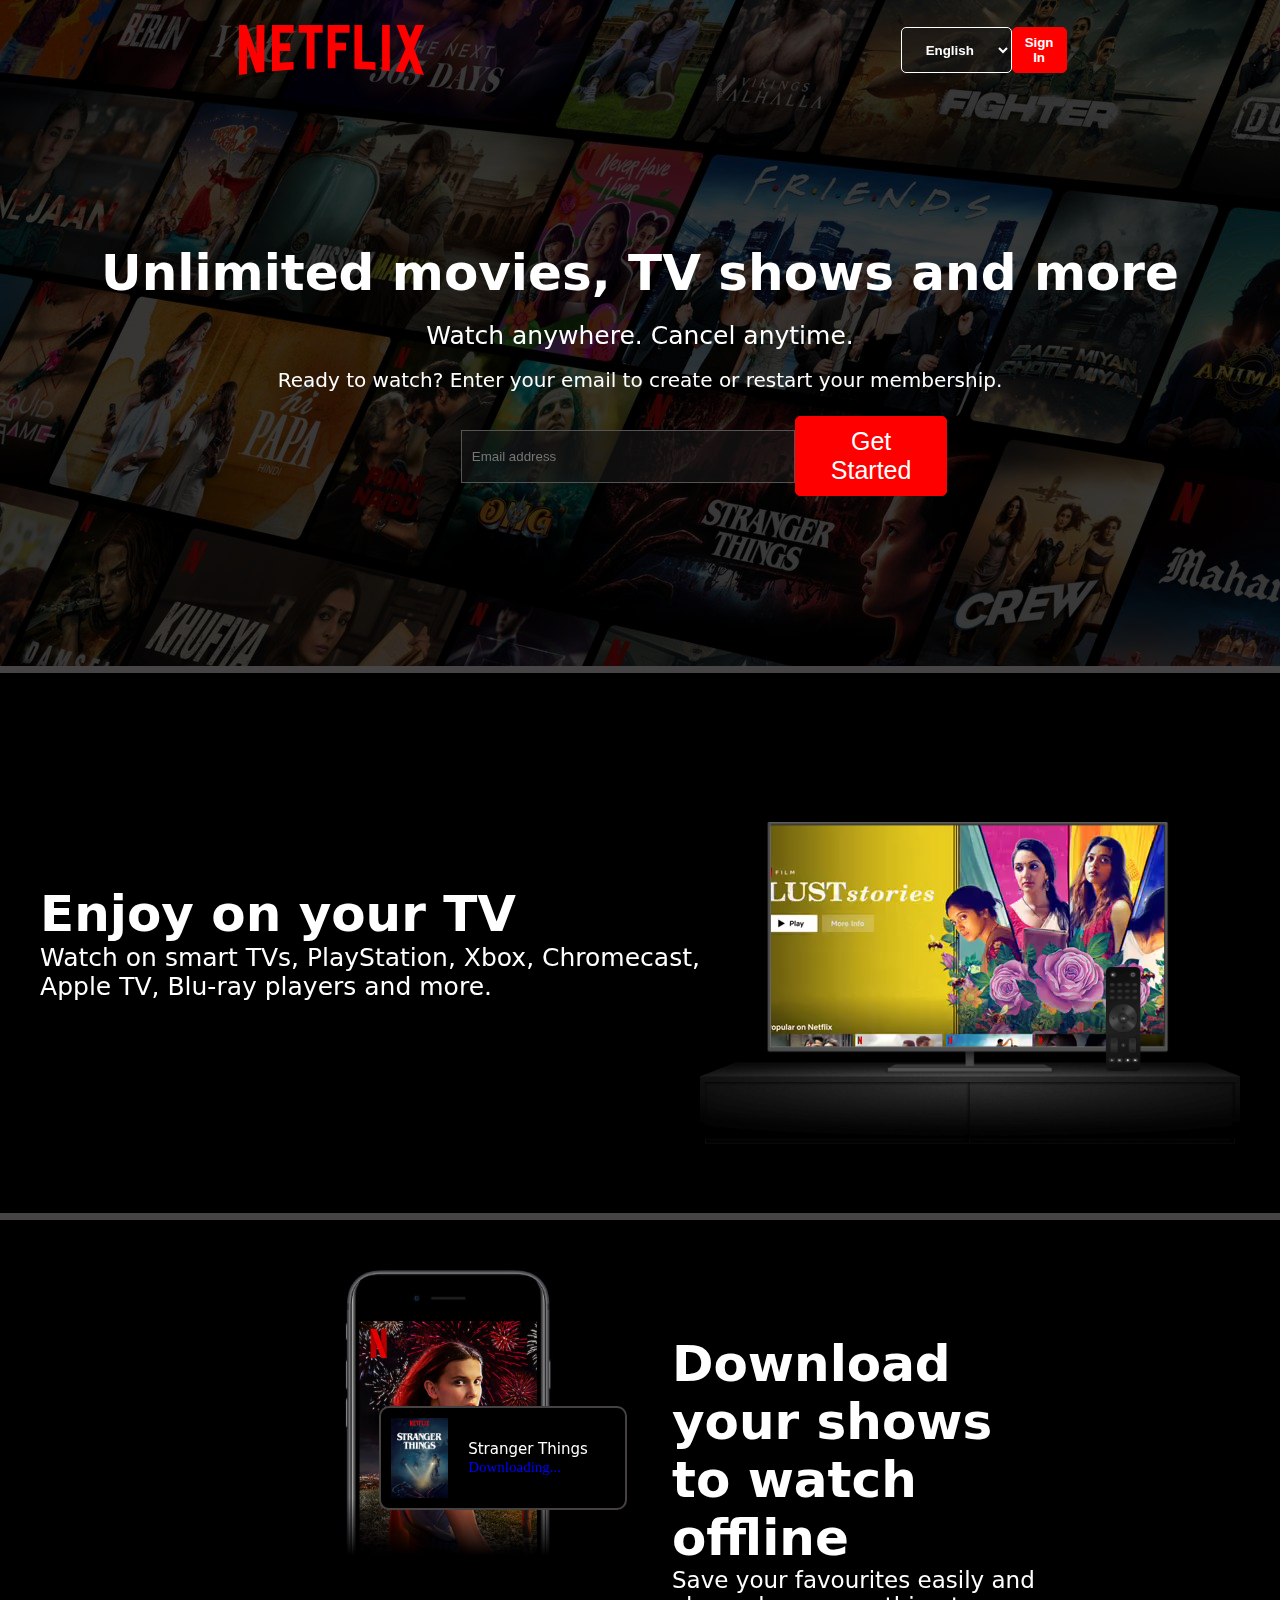
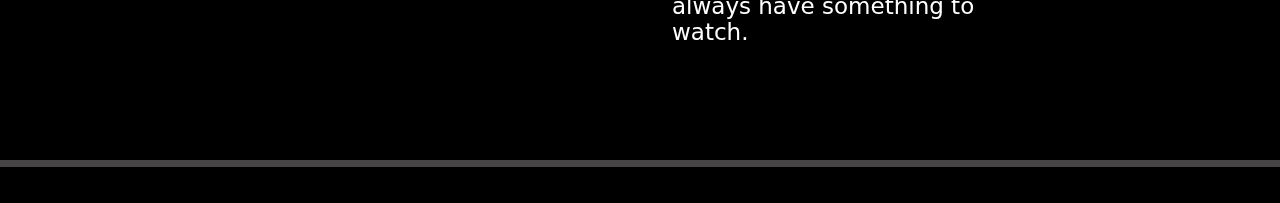
==== NETFLIX CLONE/index.html @ 3ac6e53c "adding new program" ====
<!DOCTYPE html>
<html lang="en">
<head>
    <title>Netflix India - Watch TV Shows Online, Watch Movies Online</title>
    <link rel="stylesheet" href="style.css">
</head>
<body>
    <div id="fstsn">
        <div id="inner">
            <nav>
                <img src="logo.svg" alt="There Is Some Error In Loading The Image">
                <div id="basic">
                    <select name="lang" id="lang">
                        <option value="english">English</option>
                        <option value="hindi">Hindi</option>
                    </select>
                    <button>Sign In</button>
                </div>
            </nav>
            <div id="welcome">
                <span class="line1">Unlimited movies, TV shows and more</span>
                <span class="line2">Watch anywhere. Cancel anytime.</span>
                <span class="line3">Ready to watch? Enter your email to create or restart your membership.</span>
            </div>
            <div id="login">
                <input type="email" id="mail" placeholder="Email address">
                <button>Get Started</button>
            </div>
        </div>
    </div>
    <div class="separate"></div>
    <div id="sndsn">
        <div id="tv1">
            <span class="line4">Enjoy on your TV</span>
            <span class="line5">Watch on smart TVs, PlayStation, Xbox, Chromecast,</span>
            <span class="line5">Apple TV, Blu-ray players and more.</span>
        </div>
        <div id="tv2">
            <img src="tv.png" alt="There Is Some Error In Loading The Image">
            <video src="video-tv-in-0819.m4v" autoplay loop></video>
        </div>
    </div>
    <div class="separate"></div>
    <div id="trdsn">
        <div id="mobile">
            <img src="mobile-0819.jpg" alt="There Is Some Eroor In Loading The Image">
            <div id="sthing">
                <img src="boxshot.png" alt="There Is Some Eroor In Loading The Image">
                <div class="notfn">
                    <p>Stranger Things</p>
                    <span>Downloading...</span>
                </div>
            </div>
        </div>
        <div id="tips">
            <p>Download your shows to watch offline</p>
            <span>Save your favourites easily and always have something to watch.</span>
        </div>
    </div>
    <div class="separate"></div>
    <div id="frtsn">
        <div>
            <p>Watch everywhere</p>
            <p>Stream unlimited movies and TV shows on your phone, tablet, laptop, and TV.</p>
        </div>
    </div>
</body>
</html>
---- NETFLIX CLONE/style.css ----
*{
    margin: 0;
    padding: 0;
}
body{
    background-color: black;
}
#fstsn{
    height: 74vh;
    background-image: url("bgrdimg.jpg");
    /* opacity: 0.3; */
}
#inner{
    height: 100%;
    display: flex;
    flex-direction: column;
    justify-content: space-between;
    align-items: center;
    background-color: rgba(0, 0, 0, 0.7);
}
nav img{
    height: 50px;
}
nav{
    width: 100%;
    display: flex;
    flex-direction: row;
    justify-content: space-around;
    align-items: center;
    position: relative;
    top: 25px;
    z-index: 10;
}
#basic{
    width: 11%;
    display: flex;
    justify-content: space-between;
}
nav select{
    padding: 7px 20px;
    background-color: rgba(23, 23,23,0.5);
    color: white;
    font-weight: 550;
    border: 1px solid white;
    border-radius: 5px;
}
nav button{
    padding: 7px 12px;
    background-color: red;
    color: white;
    font-weight: 550;
    border-radius: 5px;
    border: 1px solid red;
}
#welcome{
    display: flex;
    flex-direction: column;
    justify-content: space-around;
    align-items: center;
    color: white;
    height: 25%;
}
.line1{
    font-size: 50px;
    font-weight: 770;
    font-family: system-ui;
}
.line2{
    font-size: 25px;
    font-weight: 450;
    font-family: system-ui;
}
.line3{
    font-size: 20px;
    font-weight: 250;
    font-family: system-ui;
}
#login{
    display: flex;
    justify-content: space-between;
    align-items: center;
    width: 28%;
    position: relative;
    bottom: 170px;
}
#login input{
    padding: 18px 145px 18px 10px;
    background-color: rgba(23, 23,23,0.6);
    border: 1px solid rgb(85, 84, 84);
}
#login button{
    background-color: red;
    color: white;
    padding: 10px 35px 10px 35px;
    font-size: 25px;
    border: 1px solid red;
    border-radius: 5px;
}
#sndsn{
    height: 60vh;
    display: flex;
    justify-content: space-around;
}
.separate{
    height: 7px;
    background-color: rgb(70, 68, 68);
}
#tv1{
    color: white;
    display: flex;
    flex-direction: column;
    justify-content: center;
    /* align-items: center; */
    height: 100%;
}
.line4{
    font-size: 50px;
    font-weight: 900;
    font-family: system-ui;
}
.line5{
    font-size: 25px;
    font-weight: 400;
    font-family: system-ui;
}
#sndsn{
    display: flex;
    justify-content: center;
    align-items: center;
}
#tv2{
    height: 100%;
    display: flex;
    align-items: center;
    justify-content: center;
}
#tv2 video{
    position: absolute;
    z-index: -1;
    /* bottom: 1px; */
}
#tv2 img{
    height: 75%;
}
#mobile{
    display: flex;
    flex-direction: column;
    height: 100%;
    width: 35%;
    color: white;
}
#sthing{
    width: 50%;
    display: flex;
    background-color: black;
    align-items: center;
    position: relative;
    left: 155px;
    bottom: 150px;
    padding: 10px;
    border: 2px solid rgb(70, 66, 66);
    border-radius: 10px;
}
#sthing img{
    height: 80px;
}
.notfn{
    position: relative;
    left: 20px;
}
.notfn p{
    font-family: system-ui;
    font-size: 15px;
    font-weight: 500;
}
.notfn span{
    color: blue;
    font-size: 15px;
    font-weight: 500;
}
#tips{
    color: white;
    width: 30%;
}
#tips p{
    font-size: 50px;
    font-weight: 700;
    font-family: system-ui;
}
#tips span{
    font-size: 23px;
    font-weight: 450;
    font-family: system-ui;
}
#trdsn{
    height: 60vh;
    display: flex;
    justify-content: center;
    align-items: center;
}
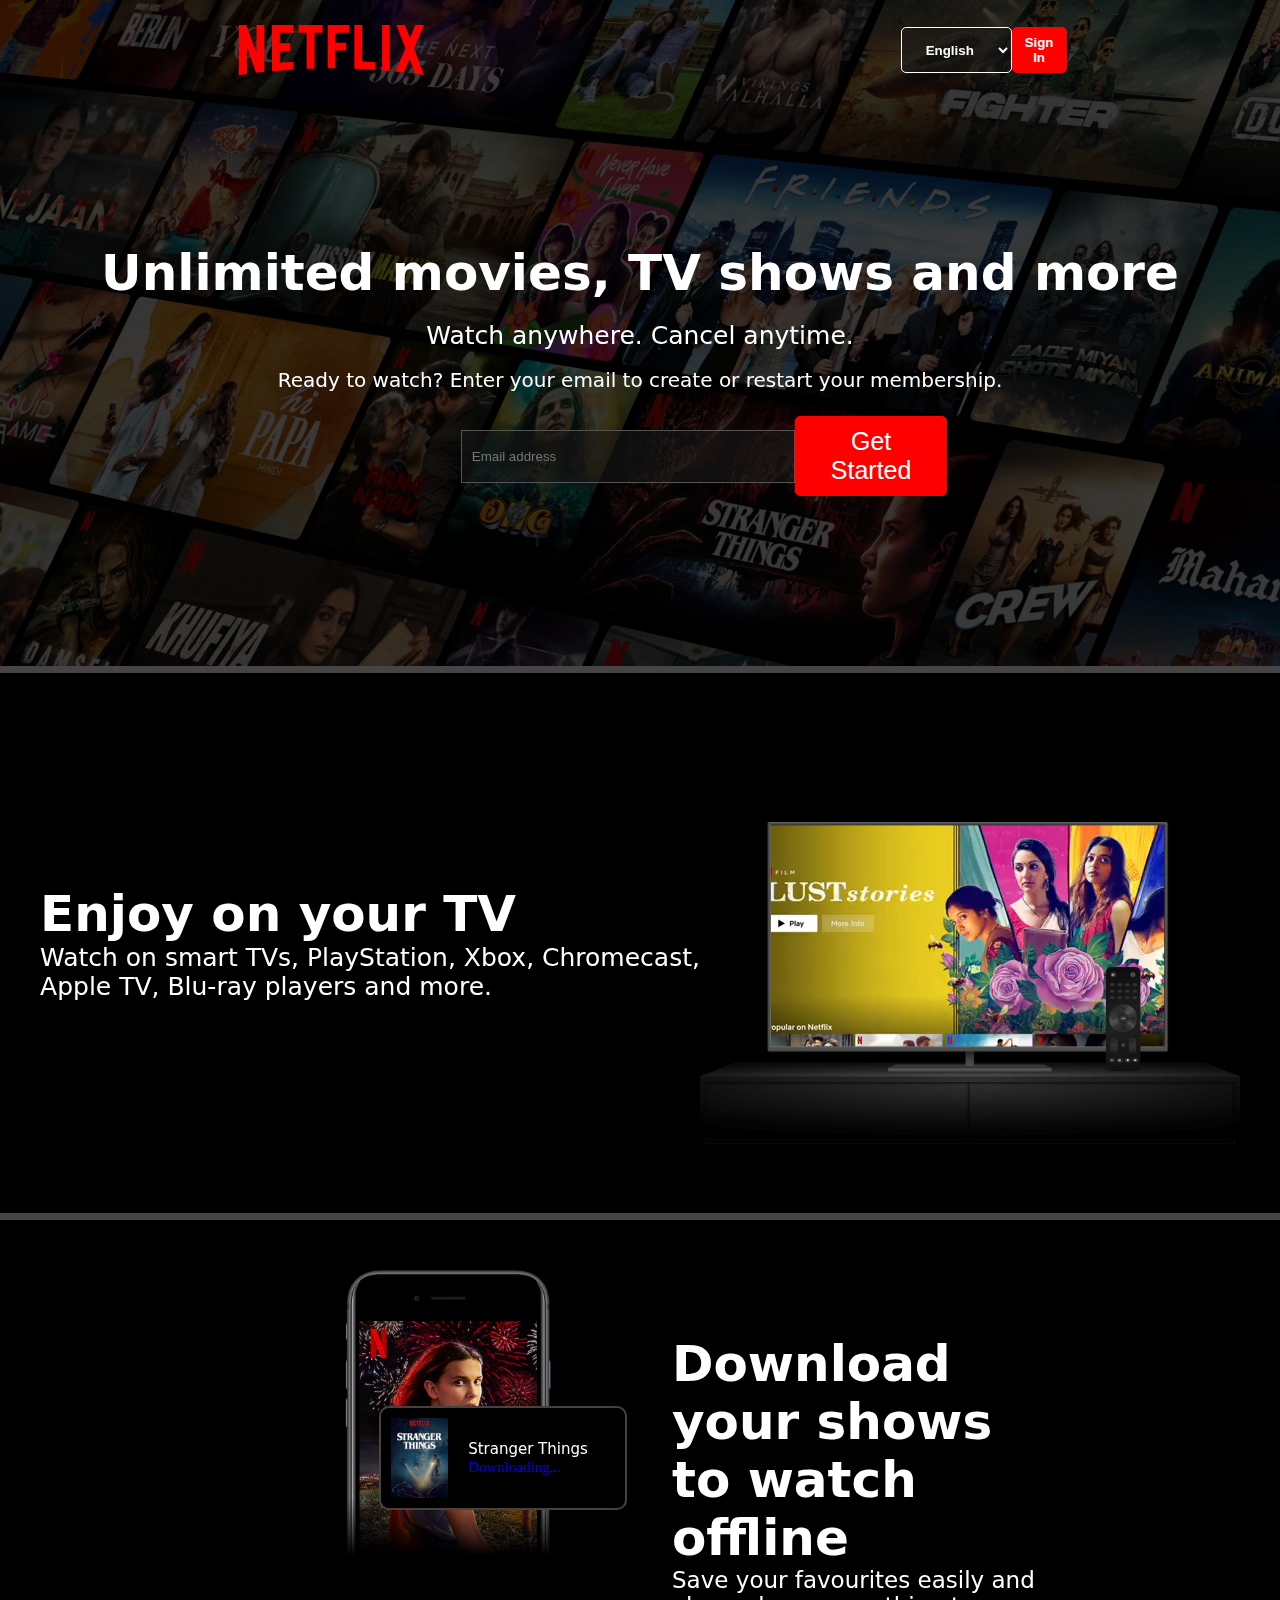
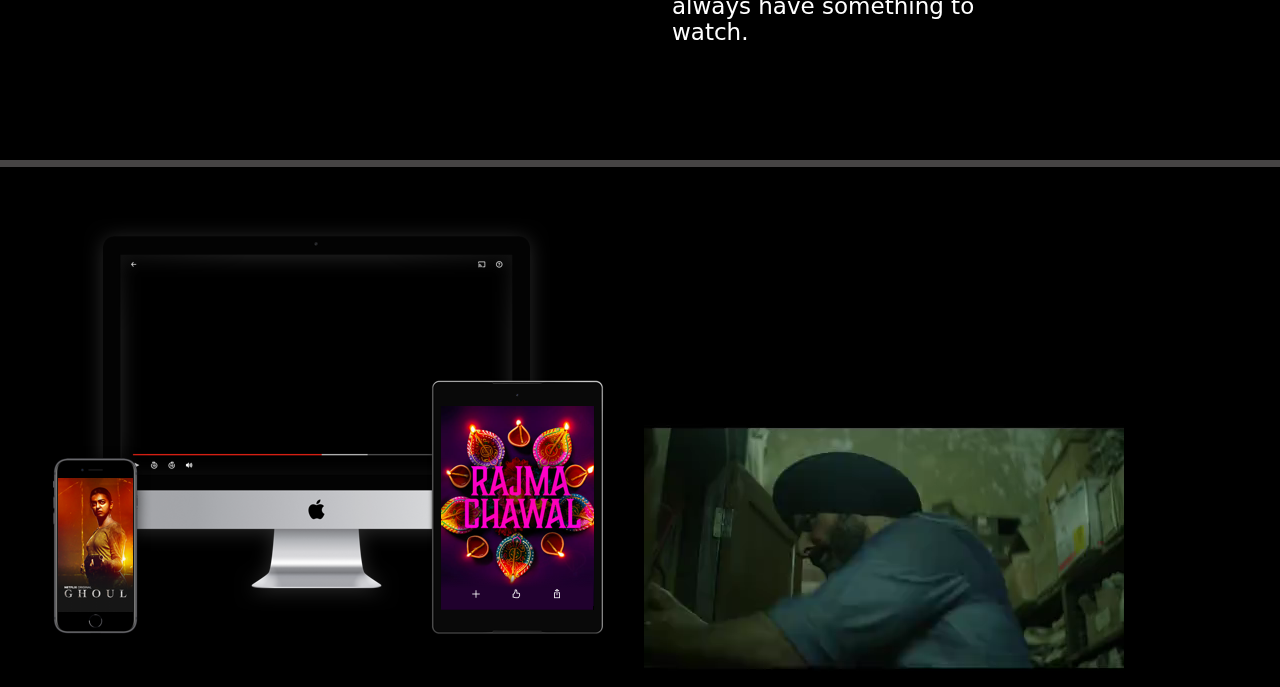
==== commit fe72df16: "adding new programs" ====
--- a/NETFLIX CLONE/index.html
+++ b/NETFLIX CLONE/index.html
@@ -63,6 +63,10 @@
             <p>Watch everywhere</p>
             <p>Stream unlimited movies and TV shows on your phone, tablet, laptop, and TV.</p>
         </div>
+        <div>
+            <img src="device-pile-in.png" alt="There Is Some Error In Loading The Image">
+            <video src="video-devices-in.m4v" autoplay loop></video>
+        </div>
     </div>
 </body>
 </html>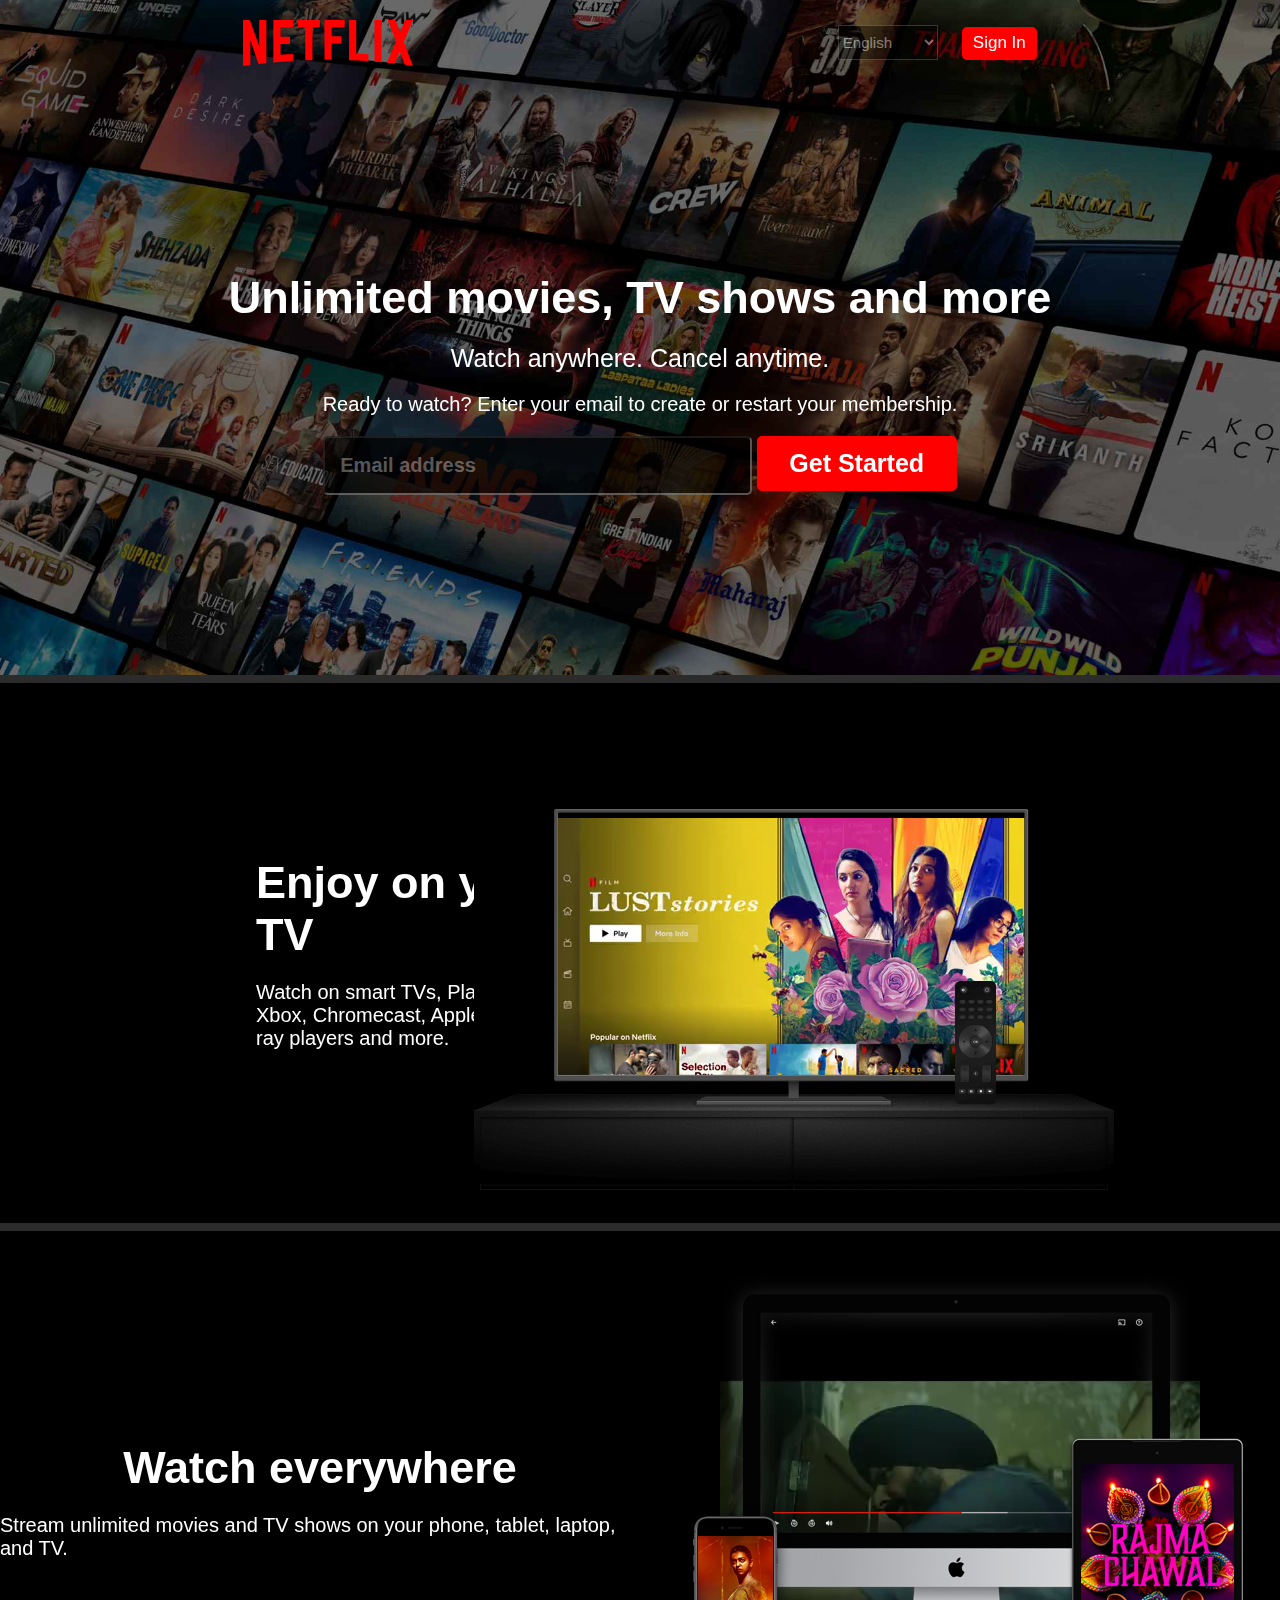
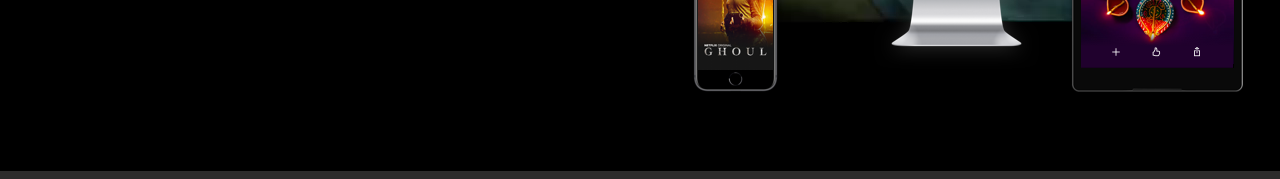
==== commit 56ebce2c: "adding new files" ====
--- a/NETFLIX CLONE/index.html
+++ b/NETFLIX CLONE/index.html
@@ -5,68 +5,52 @@
     <link rel="stylesheet" href="style.css">
 </head>
 <body>
-    <div id="fstsn">
-        <div id="inner">
-            <nav>
-                <img src="logo.svg" alt="There Is Some Error In Loading The Image">
-                <div id="basic">
-                    <select name="lang" id="lang">
-                        <option value="english">English</option>
-                        <option value="hindi">Hindi</option>
-                    </select>
-                    <button>Sign In</button>
-                </div>
-            </nav>
-            <div id="welcome">
-                <span class="line1">Unlimited movies, TV shows and more</span>
-                <span class="line2">Watch anywhere. Cancel anytime.</span>
-                <span class="line3">Ready to watch? Enter your email to create or restart your membership.</span>
+    <div class="container">
+        <nav>
+            <img src="logo.svg" alt="There Is Some Error In Loading The Image">
+            <div>
+                <select>
+                    <option>English</option>
+                    <option>Hindi</option>
+                </select>
+                <button>Sign In</button>
             </div>
-            <div id="login">
-                <input type="email" id="mail" placeholder="Email address">
+        </nav>
+        <div class="box1"></div>
+        <div class="box2">
+            <span class="line1">Unlimited movies, TV shows and more</span>
+            <span class="line2">Watch anywhere. Cancel anytime.</span>
+            <span class="line3">Ready to watch? Enter your email to create or restart your membership.</span>
+            <div>
+                <input type="email" placeholder="Email address">
                 <button>Get Started</button>
             </div>
         </div>
     </div>
-    <div class="separate"></div>
-    <div id="sndsn">
-        <div id="tv1">
-            <span class="line4">Enjoy on your TV</span>
-            <span class="line5">Watch on smart TVs, PlayStation, Xbox, Chromecast,</span>
-            <span class="line5">Apple TV, Blu-ray players and more.</span>
-        </div>
-        <div id="tv2">
-            <img src="tv.png" alt="There Is Some Error In Loading The Image">
-            <video src="video-tv-in-0819.m4v" autoplay loop></video>
+    <div class="separator"></div>
+    <div class="fstn">
+        <div>
+            <div class="text">
+                <span class="line4">Enjoy on your TV</span>
+                <span class="line5">Watch on smart TVs, PlayStation, Xbox, Chromecast, Apple TV, Blu-ray players and more.</span>
+            </div>
+            <div class="entmt">
+                <img src="tv.png" alt="There Is Some Error In Loading The Image">
+                <video src="video-tv-in-0819.m4v" autoplay loop></video>
+            </div>
         </div>
     </div>
-    <div class="separate"></div>
-    <div id="trdsn">
-        <div id="mobile">
-            <img src="mobile-0819.jpg" alt="There Is Some Eroor In Loading The Image">
-            <div id="sthing">
-                <img src="boxshot.png" alt="There Is Some Eroor In Loading The Image">
-                <div class="notfn">
-                    <p>Stranger Things</p>
-                    <span>Downloading...</span>
-                </div>
-            </div>
+    <div class="separator"></div>
+    <div class="fstn">
+        <div class="text">
+            <span class="line4">Watch everywhere</span>
+            <span class="line5">Stream unlimited movies and TV shows on your phone, tablet, laptop, and TV.</span>
         </div>
-        <div id="tips">
-            <p>Download your shows to watch offline</p>
-            <span>Save your favourites easily and always have something to watch.</span>
-        </div>
-    </div>
-    <div class="separate"></div>
-    <div id="frtsn">
-        <div>
-            <p>Watch everywhere</p>
-            <p>Stream unlimited movies and TV shows on your phone, tablet, laptop, and TV.</p>
-        </div>
-        <div>
+        <div class="entmt">
             <img src="device-pile-in.png" alt="There Is Some Error In Loading The Image">
             <video src="video-devices-in.m4v" autoplay loop></video>
         </div>
     </div>
+    <div class="separator"></div>
 </body>
 </html>--- a/NETFLIX CLONE/style.css
+++ b/NETFLIX CLONE/style.css
@@ -5,196 +5,159 @@
 body{
     background-color: black;
 }
-#fstsn{
-    height: 74vh;
-    background-image: url("bgrdimg.jpg");
-    /* opacity: 0.3; */
+.container{
+    height: 75vh;
+    background-image: url("bgrd.jpg");
+    background-position: center center;
+    background-repeat: no-repeat;
+    background-size: cover;
+    position: relative;
 }
-#inner{
+.container .box1{
     height: 100%;
-    display: flex;
-    flex-direction: column;
-    justify-content: space-between;
-    align-items: center;
-    background-color: rgba(0, 0, 0, 0.7);
+    width: 100%;
+    opacity: 0.45;
+    background-color: black;
+    position: absolute;
+    top: 0;
 }
 nav img{
-    height: 50px;
+    width: 170px;
+    position: relative;
+    z-index: 6;
+}
+nav div{
+    position: relative;
+    z-index: 6;
 }
 nav{
-    width: 100%;
-    display: flex;
-    flex-direction: row;
-    justify-content: space-around;
-    align-items: center;
+    width: 62vw;
     position: relative;
-    top: 25px;
-    z-index: 10;
-}
-#basic{
-    width: 11%;
-    display: flex;
-    justify-content: space-between;
-}
-nav select{
-    padding: 7px 20px;
-    background-color: rgba(23, 23,23,0.5);
-    color: white;
-    font-weight: 550;
-    border: 1px solid white;
-    border-radius: 5px;
-}
-nav button{
-    padding: 7px 12px;
-    background-color: red;
-    color: white;
-    font-weight: 550;
-    border-radius: 5px;
-    border: 1px solid red;
-}
-#welcome{
-    display: flex;
-    flex-direction: column;
-    justify-content: space-around;
-    align-items: center;
-    color: white;
-    height: 25%;
-}
-.line1{
-    font-size: 50px;
-    font-weight: 770;
-    font-family: system-ui;
-}
-.line2{
-    font-size: 25px;
-    font-weight: 450;
-    font-family: system-ui;
-}
-.line3{
-    font-size: 20px;
-    font-weight: 250;
-    font-family: system-ui;
-}
-#login{
+    z-index: 5;
+    margin: auto;
     display: flex;
     justify-content: space-between;
     align-items: center;
-    width: 28%;
-    position: relative;
-    bottom: 170px;
+    top: 20px;
 }
-#login input{
-    padding: 18px 145px 18px 10px;
-    background-color: rgba(23, 23,23,0.6);
-    border: 1px solid rgb(85, 84, 84);
+nav button{
+    height: 33px;
+    width: 75px;
+    border-radius: 5px;
+    font-size: 17px;
+    text-align: center;
 }
-#login button{
-    background-color: red;
+select{
+    height: 35px;
+    width: 100px;
+    background-color: black;
+    opacity: 0.4;
+    margin-right: 20px;
     color: white;
-    padding: 10px 35px 10px 35px;
-    font-size: 25px;
-    border: 1px solid red;
-    border-radius: 5px;
+    font-size: 15px;
 }
-#sndsn{
-    height: 60vh;
-    display: flex;
-    justify-content: space-around;
-}
-.separate{
-    height: 7px;
-    background-color: rgb(70, 68, 68);
-}
-#tv1{
+.box2{
+    height: 100%;
+    width: 100%;
     color: white;
     display: flex;
     flex-direction: column;
     justify-content: center;
-    /* align-items: center; */
-    height: 100%;
+    align-items: center;
+    position: relative;
+    z-index: 10;
+    font-family: sans-serif;
+    gap: 20px;
 }
-.line4{
-    font-size: 50px;
+.box2 .line1{
+    font-size: 45px;
     font-weight: 900;
-    font-family: system-ui;
 }
-.line5{
+.box2 .line2{
     font-size: 25px;
-    font-weight: 400;
-    font-family: system-ui;
+    font-weight: 150;
 }
-#sndsn{
+.box2 .line3{
+    font-size: 20px;
+    font-weight: 50;
+}
+input{
+    color: white;
+    height: 55px;
+    width: 410px;
+}
+button{
+    background-color: red;
+    color: white;
+    border: 2px solid red;
+}
+.box2 button{
+    height: 55px;
+    width: 200px;
+    border-radius: 5px;
+    font-size: 25px;
+    text-align: center;
+    font-weight: 550;
+}
+.box2 input{
+    border-radius: 5px;
+    background-color: rgb(0, 0, 0);
+    opacity: 0.7;
+    color: white;
+    padding-left: 15px;
+    font-size: 20px;
+    font-family: sans-serif;
+    font-weight: 600;
+}
+.separator{
+    width: 100%;
+    height: 8px;
+    background-color: rgb(44, 43, 43);
+}
+.fstn{
+    width: 100%;
+    height: 60vh;
+    display: flex;
+    justify-content: center;
+    align-items: center;
+    /* margin: auto; */
+    color: white;
+}
+.fstn div{
+    width: 60%;
+    height: 80%;
+    /* margin: auto; */
     display: flex;
     justify-content: center;
     align-items: center;
 }
-#tv2{
-    height: 100%;
-    display: flex;
-    align-items: center;
-    justify-content: center;
-}
-#tv2 video{
-    position: absolute;
-    z-index: -1;
-    /* bottom: 1px; */
-}
-#tv2 img{
-    height: 75%;
-}
-#mobile{
-    display: flex;
-    flex-direction: column;
-    height: 100%;
-    width: 35%;
-    color: white;
-}
-#sthing{
-    width: 50%;
-    display: flex;
-    background-color: black;
-    align-items: center;
-    position: relative;
-    left: 155px;
-    bottom: 150px;
-    padding: 10px;
-    border: 2px solid rgb(70, 66, 66);
-    border-radius: 10px;
-}
-#sthing img{
-    height: 80px;
-}
-.notfn{
-    position: relative;
-    left: 20px;
-}
-.notfn p{
-    font-family: system-ui;
-    font-size: 15px;
-    font-weight: 500;
-}
-.notfn span{
-    color: blue;
-    font-size: 15px;
-    font-weight: 500;
-}
-#tips{
-    color: white;
-    width: 30%;
-}
-#tips p{
-    font-size: 50px;
-    font-weight: 700;
-    font-family: system-ui;
-}
-#tips span{
-    font-size: 23px;
-    font-weight: 450;
-    font-family: system-ui;
-}
-#trdsn{
-    height: 60vh;
+.entmt{
     display: flex;
     justify-content: center;
     align-items: center;
+    position: relative;
+    /* height: 100%;
+    width: 60%; */
 }
+/* 
+ */
+.entmt video{
+    position: absolute;
+    z-index: -1;
+}
+.text{
+    display: flex;
+    flex-direction: column;
+    justify-content: center;
+    gap: 20px;
+}
+.line4{
+    font-size: 45px;
+    font-family: sans-serif;
+    font-weight: 800;
+}
+.line5{
+    font-size: 20px;
+    font-family: sans-serif;
+    font-weight: 400;
+}